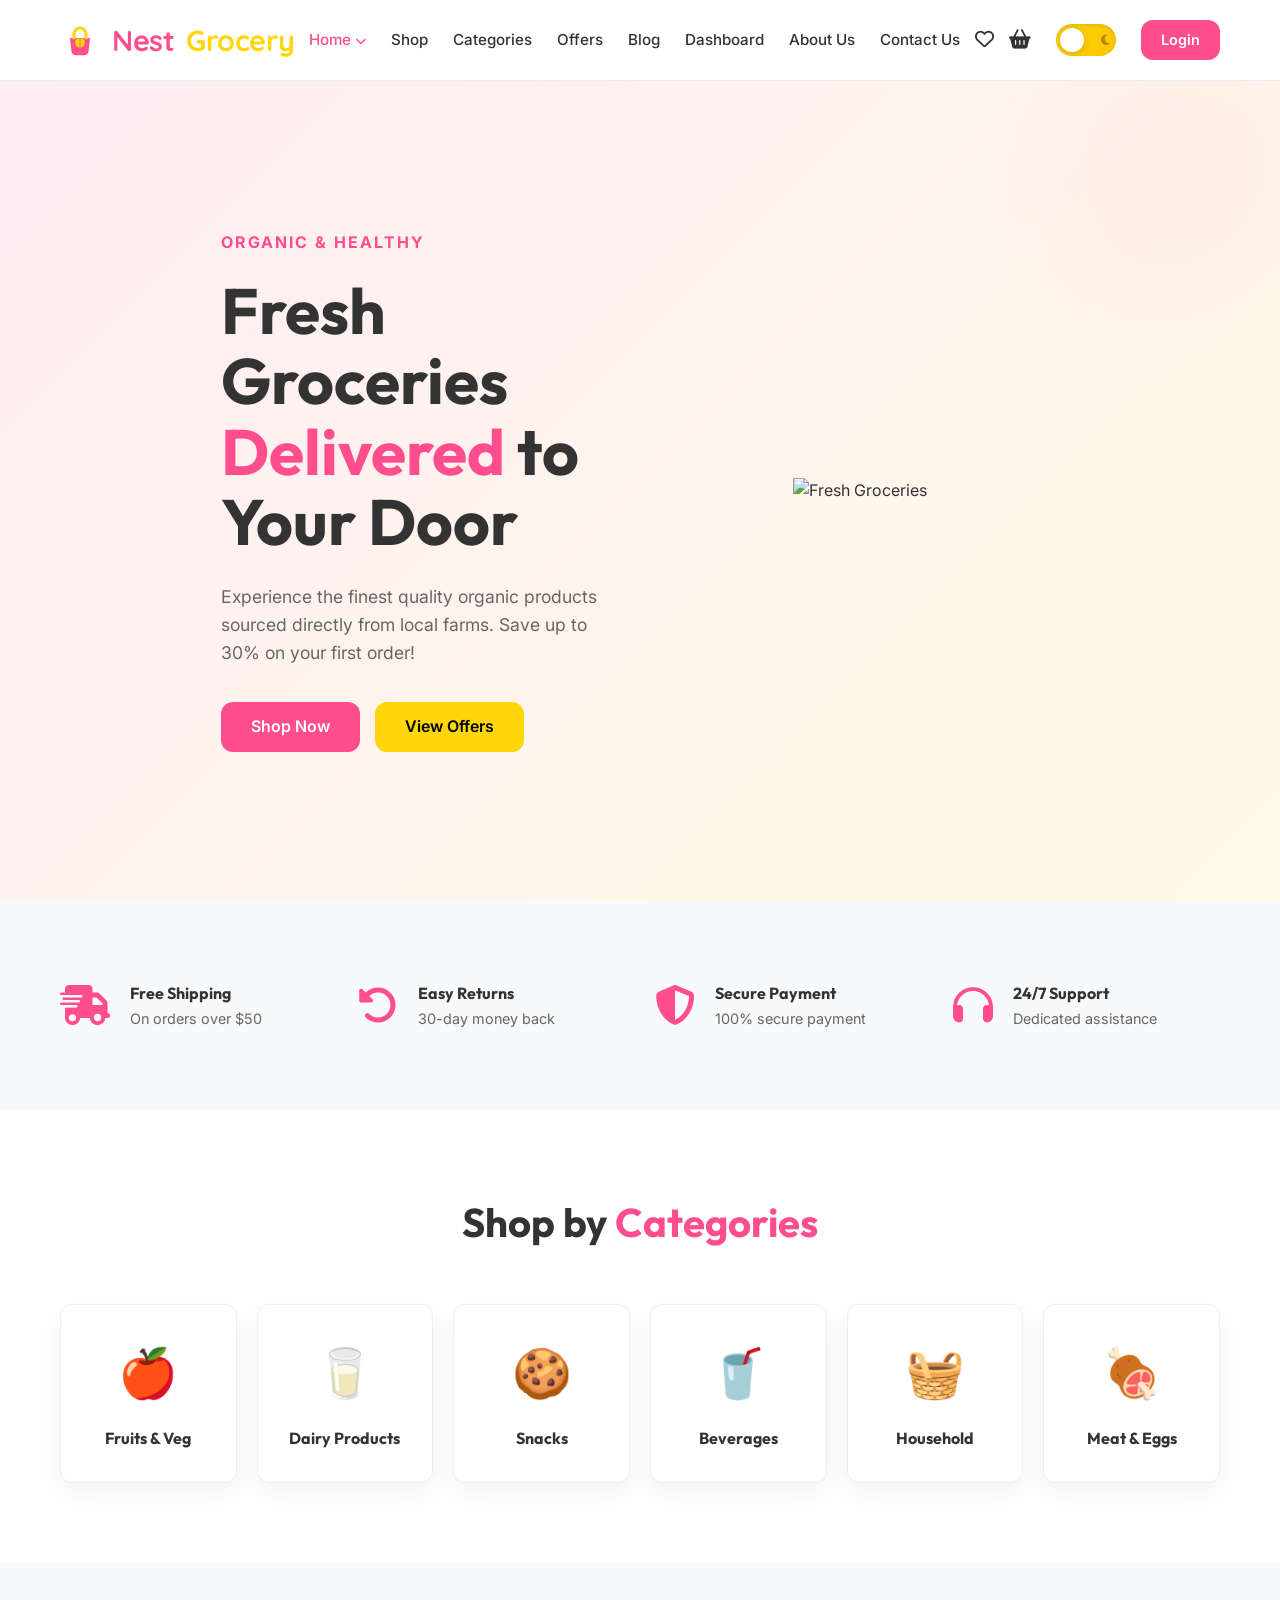
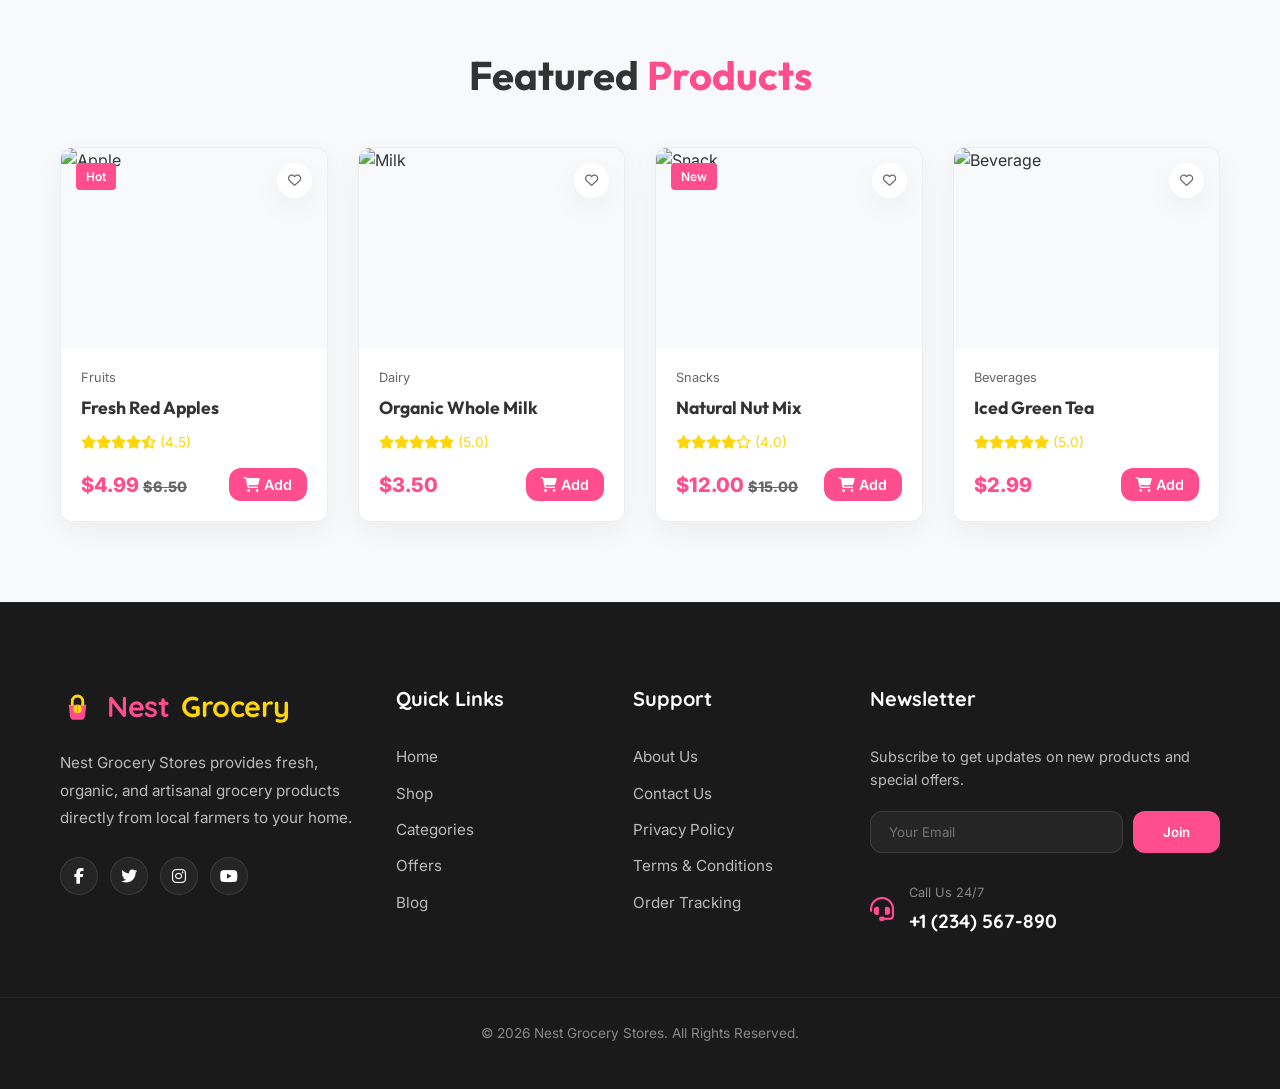
==== index.html @ db53ee0a "first commit" ====
<!DOCTYPE html>
<html lang="en">

<head>
    <meta charset="UTF-8">
    <meta name="viewport" content="width=device-width, initial-scale=1.0">
    <title>Home 1 | Nest Grocery Stores - Fresh & Organic</title>
    <!-- Google Fonts -->
    <link
        href="https://fonts.googleapis.com/css2?family=Inter:wght@400;500;600;700&family=Outfit:wght@500;700;800&family=Quicksand:wght@600;700&display=swap"
        rel="stylesheet">
    <!-- Font Awesome -->
    <link rel="stylesheet" href="https://cdnjs.cloudflare.com/ajax/libs/font-awesome/6.4.0/css/all.min.css">
    <!-- Favicon -->
    <link rel="icon" type="image/svg+xml" href="img/logo-icon.svg">
    <!-- Custom CSS -->
    <link rel="stylesheet" href="css/style.css">
</head>

<body>

    <!-- Header Section -->
    <header>
        <div class="container nav-container">
            <a href="index.html" class="logo">
                <div class="logo-icon">
                    <img src="img/logo-icon.svg" alt="Nest Logo">
                </div>
                Nest<span>Grocery</span>
            </a>

            <nav>
                <ul class="nav-links">
                    <li class="dropdown">
                        <a href="index.html" class="nav-link active">Home <i class="fas fa-chevron-down"
                                style="font-size: 0.7rem;"></i></a>
                        <ul class="dropdown-menu">
                            <li><a href="index.html" class="dropdown-link">Home 1</a></li>
                            <li><a href="home2.html" class="dropdown-link">Home 2</a></li>
                        </ul>
                    </li>
                    <li><a href="shop.html" class="nav-link">Shop</a></li>
                    <li><a href="categories.html" class="nav-link">Categories</a></li>
                    <li><a href="offers.html" class="nav-link">Offers</a></li>
                    <li><a href="blog.html" class="nav-link">Blog</a></li>
                    <li><a href="dashboard.html" class="nav-link">Dashboard</a></li>
                    <li><a href="about.html" class="nav-link">About Us</a></li>
                    <li><a href="contact.html" class="nav-link">Contact Us</a></li>
                </ul>
            </nav>

            <div class="nav-icons">
                <a href="wishlist.html" class="icon-btn" title="Wishlist"><i class="far fa-heart"></i></a>
                <a href="cart.html" class="icon-btn" title="Cart"><i class="fas fa-shopping-basket"></i></a>

                <div class="theme-switch-wrapper">
                    <label class="theme-switch" for="theme-switch">
                        <input type="checkbox" id="theme-switch">
                        <div class="slider">
                            <i class="fas fa-sun"></i>
                            <i class="fas fa-moon"></i>
                        </div>
                    </label>
                </div>

                <a href="login.html" class="btn btn-pink btn-sm" style="margin-left: 10px;">Login</a>

                <i class="fas fa-bars mobile-toggle"></i>
            </div>
        </div>
    </header>

    <!-- Hero Section -->
    <section class="hero-1">
        <div class="container" style="display: flex; align-items: center; gap: 40px;">
            <div class="hero-content">
                <span class="hero-tag">Organic & Healthy</span>
                <h1 class="hero-title">Fresh Groceries <br><span>Delivered</span> to Your Door</h1>
                <p class="hero-desc">Experience the finest quality organic products sourced directly from local farms.
                    Save up to 30% on your first order!</p>
                <div class="hero-btns" style="display: flex; gap: 15px;">
                    <a href="shop.html" class="btn btn-pink">Shop Now</a>
                    <a href="offers.html" class="btn btn-yellow">View Offers</a>
                </div>
            </div>
            <div class="hero-image">
                <img src="https://images.unsplash.com/photo-1542838132-92c53300491e?auto=format&fit=crop&q=80&w=800"
                    alt="Fresh Groceries">
            </div>
        </div>
    </section>

    <!-- Features Section -->
    <section class="section" style="background-color: var(--bg-soft);">
        <div class="container"
            style="display: grid; grid-template-columns: repeat(auto-fit, minmax(250px, 1fr)); gap: 30px;">
            <div style="display: flex; align-items: center; gap: 20px;">
                <i class="fas fa-truck-fast" style="font-size: 2.5rem; color: var(--primary-pink);"></i>
                <div>
                    <h4 style="font-weight: 700;">Free Shipping</h4>
                    <p style="color: var(--text-muted); font-size: 0.9rem;">On orders over $50</p>
                </div>
            </div>
            <div style="display: flex; align-items: center; gap: 20px;">
                <i class="fas fa-rotate-left" style="font-size: 2.5rem; color: var(--primary-pink);"></i>
                <div>
                    <h4 style="font-weight: 700;">Easy Returns</h4>
                    <p style="color: var(--text-muted); font-size: 0.9rem;">30-day money back</p>
                </div>
            </div>
            <div style="display: flex; align-items: center; gap: 20px;">
                <i class="fas fa-shield-halved" style="font-size: 2.5rem; color: var(--primary-pink);"></i>
                <div>
                    <h4 style="font-weight: 700;">Secure Payment</h4>
                    <p style="color: var(--text-muted); font-size: 0.9rem;">100% secure payment</p>
                </div>
            </div>
            <div style="display: flex; align-items: center; gap: 20px;">
                <i class="fas fa-headphones" style="font-size: 2.5rem; color: var(--primary-pink);"></i>
                <div>
                    <h4 style="font-weight: 700;">24/7 Support</h4>
                    <p style="color: var(--text-muted); font-size: 0.9rem;">Dedicated assistance</p>
                </div>
            </div>
        </div>
    </section>

    <!-- Categories Preview -->
    <section class="section">
        <div class="container">
            <h2 class="section-title">Shop by <span>Categories</span></h2>
            <div class="categories-grid">
                <div class="category-card">
                    <span class="category-icon">🍎</span>
                    <h3>Fruits & Veg</h3>
                </div>
                <div class="category-card">
                    <span class="category-icon">🥛</span>
                    <h3>Dairy Products</h3>
                </div>
                <div class="category-card">
                    <span class="category-icon">🍪</span>
                    <h3>Snacks</h3>
                </div>
                <div class="category-card">
                    <span class="category-icon">🥤</span>
                    <h3>Beverages</h3>
                </div>
                <div class="category-card">
                    <span class="category-icon">🧺</span>
                    <h3>Household</h3>
                </div>
                <div class="category-card">
                    <span class="category-icon">🍖</span>
                    <h3>Meat & Eggs</h3>
                </div>
            </div>
        </div>
    </section>

    <!-- Featured Products -->
    <section class="section" style="background-color: var(--bg-soft);">
        <div class="container">
            <h2 class="section-title">Featured <span>Products</span></h2>
            <div class="products-grid">
                <!-- Product 1 -->
                <div class="product-card">
                    <div class="product-image">
                        <img src="https://images.pexels.com/photos/2487443/pexels-photo-2487443.jpeg" alt="Apple">
                        <span class="product-badge">Hot</span>
                        <button class="wishlist-btn"><i class="far fa-heart"></i></button>
                    </div>
                    <div class="product-info">
                        <span class="product-cat">Fruits</span>
                        <h3 class="product-name">Fresh Red Apples</h3>
                        <div class="product-rating">
                            <i class="fas fa-star"></i><i class="fas fa-star"></i><i class="fas fa-star"></i><i
                                class="fas fa-star"></i><i class="fas fa-star-half-alt"></i> (4.5)
                        </div>
                        <div class="product-price-row">
                            <span class="product-price">$4.99 <span class="old-price">$6.50</span></span>
                            <button class="add-btn"><i class="fas fa-shopping-cart"></i> Add</button>
                        </div>
                    </div>
                </div>
                <!-- Product 2 -->
                <div class="product-card">
                    <div class="product-image">
                        <img src="https://images.pexels.com/photos/7451957/pexels-photo-7451957.jpeg" alt="Milk">
                        <button class="wishlist-btn"><i class="far fa-heart"></i></button>
                    </div>
                    <div class="product-info">
                        <span class="product-cat">Dairy</span>
                        <h3 class="product-name">Organic Whole Milk</h3>
                        <div class="product-rating">
                            <i class="fas fa-star"></i><i class="fas fa-star"></i><i class="fas fa-star"></i><i
                                class="fas fa-star"></i><i class="fas fa-star"></i> (5.0)
                        </div>
                        <div class="product-price-row">
                            <span class="product-price">$3.50</span>
                            <button class="add-btn"><i class="fas fa-shopping-cart"></i> Add</button>
                        </div>
                    </div>
                </div>
                <!-- Product 3 -->
                <div class="product-card">
                    <div class="product-image">
                        <img src="https://media.istockphoto.com/id/1638862520/photo/healthy-food-bags.jpg?s=1024x1024&w=is&k=20&c=YYfHhGJa-NW7PVGB6Ot5izWfLXgIK_Os9dv511EbKRk="
                            alt="Snack">
                        <span class="product-badge">New</span>
                        <button class="wishlist-btn"><i class="far fa-heart"></i></button>
                    </div>
                    <div class="product-info">
                        <span class="product-cat">Snacks</span>
                        <h3 class="product-name">Natural Nut Mix</h3>
                        <div class="product-rating">
                            <i class="fas fa-star"></i><i class="fas fa-star"></i><i class="fas fa-star"></i><i
                                class="fas fa-star"></i><i class="far fa-star"></i> (4.0)
                        </div>
                        <div class="product-price-row">
                            <span class="product-price">$12.00 <span class="old-price">$15.00</span></span>
                            <button class="add-btn"><i class="fas fa-shopping-cart"></i> Add</button>
                        </div>
                    </div>
                </div>
                <!-- Product 4 -->
                <div class="product-card">
                    <div class="product-image">
                        <img src="https://images.pexels.com/photos/3090274/pexels-photo-3090274.jpeg" alt="Beverage">
                        <button class="wishlist-btn"><i class="far fa-heart"></i></button>
                    </div>
                    <div class="product-info">
                        <span class="product-cat">Beverages</span>
                        <h3 class="product-name">Iced Green Tea</h3>
                        <div class="product-rating">
                            <i class="fas fa-star"></i><i class="fas fa-star"></i><i class="fas fa-star"></i><i
                                class="fas fa-star"></i><i class="fas fa-star"></i> (5.0)
                        </div>
                        <div class="product-price-row">
                            <span class="product-price">$2.99</span>
                            <button class="add-btn"><i class="fas fa-shopping-cart"></i> Add</button>
                        </div>
                    </div>
                </div>
            </div>
        </div>
    </section>

    <!-- Footer Section -->
    <footer>
        <div class="container footer-grid">
            <div class="footer-about">
                <a href="index.html" class="logo" style="margin-bottom: 20px;">
                    <div class="logo-icon">
                        <img src="img/logo-icon.svg" alt="Nest Logo" style="height: 35px;">
                    </div>
                    Nest<span>Grocery</span>
                </a>
                <p>Nest Grocery Stores provides fresh, organic, and artisanal grocery products directly from local
                    farmers to your home.</p>
                <div class="social-icons">
                    <a href="#" class="social-icon"><i class="fab fa-facebook-f"></i></a>
                    <a href="#" class="social-icon"><i class="fab fa-twitter"></i></a>
                    <a href="#" class="social-icon"><i class="fab fa-instagram"></i></a>
                    <a href="#" class="social-icon"><i class="fab fa-youtube"></i></a>
                </div>
            </div>

            <div class="footer-links-col">
                <h4 class="footer-title">Quick Links</h4>
                <ul class="footer-links">
                    <li><a href="index.html">Home</a></li>
                    <li><a href="shop.html">Shop</a></li>
                    <li><a href="categories.html">Categories</a></li>
                    <li><a href="offers.html">Offers</a></li>
                    <li><a href="blog.html">Blog</a></li>
                </ul>
            </div>

            <div class="footer-links-col">
                <h4 class="footer-title">Support</h4>
                <ul class="footer-links">
                    <li><a href="about.html">About Us</a></li>
                    <li><a href="contact.html">Contact Us</a></li>
                    <li><a href="#">Privacy Policy</a></li>
                    <li><a href="#">Terms & Conditions</a></li>
                    <li><a href="#">Order Tracking</a></li>
                </ul>
            </div>

            <div class="footer-newsletter">
                <h4 class="footer-title">Newsletter</h4>
                <p style="font-size: 0.9rem; color: #bbbbbb; margin-bottom: 20px;">Subscribe to get updates on new
                    products and special offers.</p>
                <form class="newsletter-form">
                    <input type="email" placeholder="Your Email">
                    <button type="submit" class="btn btn-pink">Join</button>
                </form>
                <div class="footer-contact-info"
                    style="margin-top: 30px; display: flex; align-items: center; gap: 15px;">
                    <div class="phone-icon" style="color: var(--primary-pink); font-size: 1.5rem;">
                        <i class="fas fa-headset"></i>
                    </div>
                    <div>
                        <p style="font-size: 0.8rem; color: #888888; margin-bottom: 2px;">Call Us 24/7</p>
                        <h4 style="font-family: 'Quicksand', sans-serif; color: #ffffff;">+1 (234) 567-890</h4>
                    </div>
                </div>
            </div>
        </div>
        <div class="copyright">
            <div class="container">
                <p>&copy; 2026 Nest Grocery Stores. All Rights Reserved.</p>
            </div>
        </div>
    </footer>

    <!-- Scripts -->
    <script src="js/main.js"></script>
</body>

</html>
---- css/style.css ----
/* Design System - Nest Grocery Stores */
:root {
    /* Light Mode Palette */
    --primary-pink: #ff4d8d;
    --primary-yellow: #ffd60a;
    --primary-pink-hover: #e03a74;
    --primary-yellow-hover: #ffca00;

    --bg-color: #ffffff;
    --bg-soft: #f8f9fa;
    --text-color: #333333;
    --text-muted: #666666;
    --border-color: #eeeeee;
    --card-bg: #ffffff;
    --shadow: 0 10px 30px rgba(0, 0, 0, 0.05);
    --header-bg: rgba(255, 255, 255, 0.9);

    --white: #ffffff;
    --black: #000000;
    --promo-orange-bg: #fff3e0;
    --promo-orange-text: #e65100;
    --promo-blue-bg: #e3f2fd;
    --promo-blue-text: #1565c0;
    --success-bg: #e8f5e9;
    --success-text: #2e7d32;
    --warning-bg: #fff8e1;
    --warning-text: #ffa000;

    /* Transitions */
    --transition: all 0.3s cubic-bezier(0.4, 0, 0.2, 1);
    --radius: 12px;
}

[data-theme="dark"] {
    --bg-color: #121212;
    --bg-soft: #1e1e1e;
    --text-color: #e0e0e0;
    --text-muted: #aaaaaa;
    --border-color: #333333;
    --card-bg: #1e1e1e;
    --shadow: 0 10px 30px rgba(0, 0, 0, 0.3);
    --header-bg: rgba(18, 18, 18, 0.9);
    --promo-orange-bg: #2d1d10;
    --promo-orange-text: #ffb74d;
    --promo-blue-bg: #0d2538;
    --promo-blue-text: #90caf9;
    --success-bg: #1b3320;
    --success-text: #81c784;
    --warning-bg: #332b00;
    --warning-text: #ffd54f;
}

* {
    margin: 0;
    padding: 0;
    box-sizing: border-box;
}

body {
    font-family: 'Inter', sans-serif;
    background-color: var(--bg-color);
    color: var(--text-color);
    line-height: 1.6;
    transition: var(--transition);
    overflow-x: hidden;
}

h1,
h2,
h3,
h4,
h5,
h6 {
    font-family: 'Outfit', sans-serif;
}

a {
    text-decoration: none;
    color: inherit;
    transition: var(--transition);
}

ul {
    list-style: none;
}

img {
    max-width: 100%;
    display: block;
}

button {
    cursor: pointer;
    border: none;
    outline: none;
    background: none;
    font-family: inherit;
    transition: var(--transition);
}

/* Global Container */
.container {
    max-width: 1200px;
    margin: 0 auto;
    padding: 0 20px;
}

/* Section Spacing */
.section {
    padding: 80px 0;
}

/* Headings */
.section-title {
    text-align: center;
    font-size: 2.5rem;
    margin-bottom: 40px;
}

.section-title span {
    color: var(--primary-pink);
}

/* Buttons */
.btn {
    display: inline-block;
    padding: 12px 30px;
    border-radius: var(--radius);
    font-weight: 600;
    text-align: center;
    white-space: nowrap;
}

.btn-sm {
    padding: 8px 20px;
    font-size: 0.9rem;
}

.btn-pink {
    background-color: var(--primary-pink);
    color: var(--white);
}

.btn-pink:hover {
    background-color: var(--primary-pink-hover);
    transform: translateY(-3px);
    box-shadow: 0 5px 15px rgba(255, 77, 141, 0.3);
}

.btn-yellow {
    background-color: var(--primary-yellow);
    color: var(--black);
}

.btn-yellow:hover {
    background-color: var(--primary-yellow-hover);
    transform: translateY(-3px);
    box-shadow: 0 5px 15px rgba(255, 214, 10, 0.3);
}

.btn-outline {
    border: 2px solid var(--primary-pink);
    color: var(--primary-pink);
}

.btn-outline:hover {
    background-color: var(--primary-pink);
    color: var(--white);
}

/* Header & Navigation */
header {
    position: sticky;
    top: 0;
    z-index: 1000;
    background-color: var(--header-bg);
    backdrop-filter: blur(10px);
    border-bottom: 1px solid var(--border-color);
    transition: var(--transition);
}

.nav-container {
    display: flex;
    justify-content: space-between;
    align-items: center;
    height: 80px;
}

.logo {
    font-family: 'Quicksand', sans-serif;
    font-size: 1.8rem;
    font-weight: 700;
    color: var(--primary-pink);
    display: flex;
    align-items: center;
    gap: 12px;
    letter-spacing: -0.5px;
}

.logo-icon {
    display: flex;
    align-items: center;
    justify-content: center;
}

.logo-icon img {
    height: 40px;
    width: auto;
}

.logo span {
    color: var(--primary-yellow);
}

.nav-links {
    display: flex;
    gap: 25px;
    align-items: center;
}

.nav-link {
    font-weight: 500;
    font-size: 0.95rem;
    position: relative;
}

.nav-link:hover,
.nav-link.active {
    color: var(--primary-pink);
}

/* Dropdown */
.dropdown {
    position: relative;
}

.dropdown-menu {
    position: absolute;
    top: 100%;
    left: 0;
    background-color: var(--card-bg);
    min-width: 180px;
    box-shadow: var(--shadow);
    border-radius: var(--radius);
    padding: 10px 0;
    opacity: 0;
    visibility: hidden;
    transform: translateY(10px);
    transition: var(--transition);
    border: 1px solid var(--border-color);
}

.dropdown:hover .dropdown-menu {
    opacity: 1;
    visibility: visible;
    transform: translateY(0);
}

.dropdown-link {
    display: block;
    padding: 10px 20px;
    font-size: 0.9rem;
}

.dropdown-link:hover {
    background-color: var(--bg-soft);
    color: var(--primary-pink);
}

.nav-icons {
    display: flex;
    align-items: center;
    gap: 15px;
}

.icon-btn {
    font-size: 1.2rem;
    color: var(--text-color);
    position: relative;
}

.icon-btn:hover {
    color: var(--primary-pink);
}

.badge {
    position: absolute;
    top: -8px;
    right: -8px;
    background-color: var(--primary-pink);
    color: white;
    font-size: 0.7rem;
    width: 18px;
    height: 18px;
    border-radius: 50%;
    display: flex;
    align-items: center;
    justify-content: center;
}

/* Mobile Menu Toggle */
.mobile-toggle {
    display: none;
    font-size: 1.5rem;
}

/* Redesigned Theme Toggle */
.theme-switch-wrapper {
    display: flex;
    align-items: center;
    margin-left: 10px;
}

.theme-switch {
    display: inline-block;
    height: 32px;
    position: relative;
    width: 60px;
    transition: transform var(--transition);
}

.theme-switch input {
    display: none;
}

.slider {
    background: linear-gradient(135deg, var(--primary-yellow), #ffc300);
    bottom: 0;
    cursor: pointer;
    left: 0;
    position: absolute;
    right: 0;
    top: 0;
    transition: 0.4s cubic-bezier(0.4, 0, 0.2, 1);
    border-radius: 34px;
    box-shadow: inset 0 2px 4px rgba(0, 0, 0, 0.1);
    display: flex;
    align-items: center;
    justify-content: space-between;
    padding: 0 6px;
}

.slider i {
    font-size: 12px;
    transition: 0.4s;
    z-index: 1;
}

.slider .fa-sun {
    color: #fff;
}

.slider .fa-moon {
    color: rgba(0, 0, 0, 0.3);
}

.slider:before {
    background: #fff;
    bottom: 4px;
    content: "";
    height: 24px;
    left: 4px;
    position: absolute;
    transition: 0.4s cubic-bezier(0.4, 0, 0.2, 1);
    width: 24px;
    border-radius: 50%;
    z-index: 2;
    box-shadow: 0 2px 8px rgba(0, 0, 0, 0.15);
}

input:checked+.slider {
    background: linear-gradient(135deg, var(--primary-pink), #d81b60);
}

input:checked+.slider .fa-sun {
    color: rgba(255, 255, 255, 0.3);
}

input:checked+.slider .fa-moon {
    color: #fff;
}

input:checked+.slider:before {
    transform: translateX(28px);
}

.theme-switch:hover {
    transform: scale(1.1);
}

.theme-switch:hover .slider {
    box-shadow: 0 0 15px rgba(255, 77, 141, 0.2);
}

/* Hero Section Home 1 */
.hero-1 {
    height: calc(100vh - 80px);
    display: flex;
    align-items: center;
    background: linear-gradient(135deg, rgba(255, 77, 141, 0.1), rgba(255, 214, 10, 0.1));
    position: relative;
    overflow: hidden;
}

.hero-1::before {
    content: '';
    position: absolute;
    top: -100px;
    right: -100px;
    width: 400px;
    height: 400px;
    background: radial-gradient(circle, var(--primary-pink) 0%, transparent 70%);
    opacity: 0.05;
    z-index: -1;
}

.hero-content {
    flex: 1;
}

.hero-tag {
    color: var(--primary-pink);
    font-weight: 700;
    margin-bottom: 20px;
    display: block;
    text-transform: uppercase;
    letter-spacing: 2px;
}

.hero-title {
    font-size: 4rem;
    line-height: 1.1;
    margin-bottom: 25px;
}

.hero-title span {
    color: var(--primary-pink);
}

.hero-desc {
    font-size: 1.1rem;
    color: var(--text-muted);
    margin-bottom: 35px;
    max-width: 500px;
}

.hero-image {
    flex: 1;
    display: flex;
    justify-content: center;
}

.hero-image img {
    max-width: 100%;
    animation: float 6s ease-in-out infinite;
}

@keyframes float {
    0% {
        transform: translateY(0px);
    }

    50% {
        transform: translateY(-20px);
    }

    100% {
        transform: translateY(0px);
    }
}

/* Hero Section Home 2 */
.hero-2 {
    padding: 60px 0;
    background-color: var(--bg-soft);
}

.hero-2-grid {
    display: grid;
    grid-template-columns: 1fr 1fr;
    gap: 30px;
    align-items: center;
}

.hero-2-text h1 {
    font-size: 3.5rem;
    margin-bottom: 20px;
}

/* Category Cards */
.categories-grid {
    display: grid;
    grid-template-columns: repeat(auto-fit, minmax(150px, 1fr));
    gap: 20px;
    margin-top: 50px;
}

.category-card {
    background-color: var(--card-bg);
    padding: 30px 20px;
    border-radius: var(--radius);
    text-align: center;
    box-shadow: var(--shadow);
    border: 1px solid var(--border-color);
    transition: var(--transition);
}

.category-card:hover {
    transform: translateY(-10px);
    border-color: var(--primary-pink);
}

.category-icon {
    font-size: 3rem;
    margin-bottom: 15px;
    display: block;
}

.category-card h3 {
    font-size: 1rem;
}

/* Product Cards */
.products-grid {
    display: grid;
    grid-template-columns: repeat(auto-fill, minmax(250px, 1fr));
    gap: 30px;
    transition: opacity 0.3s ease;
}

.product-card {
    background-color: var(--card-bg);
    border-radius: var(--radius);
    overflow: hidden;
    box-shadow: var(--shadow);
    border: 1px solid var(--border-color);
    transition: var(--transition);
    position: relative;
}

.product-card:hover {
    transform: translateY(-5px);
    box-shadow: 0 15px 40px rgba(0, 0, 0, 0.1);
}

.product-image {
    position: relative;
    background-color: var(--bg-soft);
    display: flex;
    justify-content: center;
    height: 200px;
    align-items: center;
    overflow: hidden;
}

[data-theme="dark"] .product-image {
    background-color: #252525;
}

.product-image img {
    width: 100%;
    height: 100%;
    object-fit: cover;
    display: block;
    transition: var(--transition);
}

.product-badge {
    position: absolute;
    top: 15px;
    left: 15px;
    background-color: var(--primary-pink);
    color: white;
    padding: 4px 10px;
    border-radius: 4px;
    font-size: 0.75rem;
    font-weight: 600;
}

.wishlist-btn {
    position: absolute;
    top: 15px;
    right: 15px;
    background: white;
    width: 35px;
    height: 35px;
    border-radius: 50%;
    display: flex;
    align-items: center;
    justify-content: center;
    box-shadow: var(--shadow);
    color: var(--text-muted);
}

.wishlist-btn:hover {
    color: var(--primary-pink);
}

.product-info {
    padding: 20px;
}

.product-cat {
    font-size: 0.8rem;
    color: var(--text-muted);
    display: block;
    margin-bottom: 5px;
}

.product-name {
    font-size: 1.1rem;
    font-weight: 700;
    margin-bottom: 10px;
}

.product-rating {
    color: var(--primary-yellow);
    font-size: 0.85rem;
    margin-bottom: 15px;
}

.product-price-row {
    display: flex;
    justify-content: space-between;
    align-items: center;
}

.product-price {
    font-size: 1.25rem;
    font-weight: 800;
    color: var(--primary-pink);
}

.old-price {
    font-size: 0.9rem;
    text-decoration: line-through;
    color: var(--text-muted);
    margin-right: 5px;
}

.add-btn {
    background-color: var(--primary-pink);
    color: white;
    padding: 8px 15px;
    border-radius: var(--radius);
    font-size: 0.9rem;
    font-weight: 600;
}

.add-btn:hover {
    background-color: var(--primary-pink-hover);
}

/* Offers Section */
.offer-banner {
    background: linear-gradient(rgba(255, 77, 141, 0.8), rgba(255, 214, 10, 0.8)), url('https://images.unsplash.com/photo-1542838132-92c53300491e?auto=format&fit=crop&q=80&w=1000') center/cover;
    padding: 60px;
    border-radius: var(--radius);
    color: white;
    text-align: center;
}

/* Footer */
footer {
    background-color: #1a1a1a;
    color: #ffffff;
    padding: 80px 0 20px;
    border-top: 1px solid rgba(255, 255, 255, 0.05);
}

.footer-grid {
    display: grid;
    grid-template-columns: 1.5fr 1fr 1fr 1.5fr;
    gap: 40px;
    margin-bottom: 60px;
}

[data-theme="dark"] footer {
    background-color: #0a0a0a;
}

.footer-logo {
    font-family: 'Quicksand', sans-serif;
    font-size: 1.8rem;
    font-weight: 700;
    color: var(--primary-pink);
    margin-bottom: 20px;
    display: flex;
    align-items: center;
    gap: 10px;
}

.footer-about p {
    color: #bbbbbb;
    margin-bottom: 25px;
    font-size: 0.95rem;
    line-height: 1.8;
}

.social-icons {
    display: flex;
    gap: 12px;
}

.social-icon {
    width: 38px;
    height: 38px;
    border-radius: 50%;
    background-color: rgba(255, 255, 255, 0.05);
    display: flex;
    align-items: center;
    justify-content: center;
    border: 1px solid rgba(255, 255, 255, 0.1);
    font-size: 1rem;
    color: #ffffff;
}

.social-icon:hover {
    background-color: var(--primary-pink);
    color: white;
    border-color: var(--primary-pink);
}

.footer-title {
    color: #ffffff;
    font-size: 1.25rem;
    font-weight: 700;
    margin-bottom: 30px;
    font-family: 'Quicksand', sans-serif;
}

.footer-links li {
    margin-bottom: 12px;
}

.footer-links a {
    color: #bbbbbb;
    font-size: 0.95rem;
    display: block;
    transition: var(--transition);
}

.footer-links a:hover {
    color: var(--primary-pink);
    transform: translateX(5px);
}

.newsletter-form {
    display: flex;
    gap: 10px;
    margin-top: 10px;
}

.newsletter-form input {
    flex: 1;
    padding: 12px 18px;
    border-radius: var(--radius);
    border: 1px solid rgba(255, 255, 255, 0.1);
    background-color: rgba(255, 255, 255, 0.05);
    color: #ffffff;
    font-family: inherit;
}

.newsletter-form input:focus {
    outline: none;
    border-color: var(--primary-pink);
}

.footer-contact-info h4 {
    color: #ffffff;
    font-size: 1.2rem;
    font-weight: 700;
}

.copyright {
    text-align: center;
    padding: 25px 0;
    border-top: 1px solid rgba(255, 255, 255, 0.05);
    color: #888888;
    font-size: 0.85rem;
    margin-top: 20px;
}

/* Blog Section */
.blog-grid {
    display: grid;
    grid-template-columns: repeat(auto-fill, minmax(280px, 1fr));
    gap: 30px;
    transition: opacity 0.3s ease;
}

.blog-card {
    background-color: var(--card-bg);
    border-radius: var(--radius);
    overflow: hidden;
    box-shadow: var(--shadow);
    border: 1px solid var(--border-color);
}

.blog-image {
    height: 250px;
    overflow: hidden;
}

.blog-image img {
    width: 100%;
    height: 100%;
    object-fit: cover;
    display: block;
    transition: var(--transition);
}

.blog-card:hover .blog-image img {
    transform: scale(1.1);
}

.blog-content {
    padding: 25px;
}

.blog-date {
    font-size: 0.8rem;
    color: var(--text-muted);
    display: block;
    margin-bottom: 10px;
}

.blog-title {
    font-size: 1.25rem;
    margin-bottom: 15px;
    font-weight: 700;
}

.blog-desc {
    color: var(--text-muted);
    font-size: 0.95rem;
    margin-bottom: 20px;
}

/* Auth Pages (Login/Signup) */
.auth-page {
    min-height: 100vh;
    display: flex;
    align-items: center;
    justify-content: center;
    background: linear-gradient(135deg, rgba(255, 77, 141, 0.05), rgba(255, 214, 10, 0.05));
    padding: 20px;
}

.auth-card {
    background-color: var(--card-bg);
    width: 100%;
    max-width: 450px;
    padding: 50px;
    border-radius: 20px;
    box-shadow: var(--shadow);
    border: 1px solid var(--border-color);
    text-align: center;
}

.auth-header h1 {
    font-family: 'Quicksand', sans-serif;
    font-size: 2.2rem;
    font-weight: 700;
    margin-bottom: 10px;
}

.auth-header p {
    color: var(--text-muted);
    margin-bottom: 30px;
}

.form-group {
    margin-bottom: 20px;
    text-align: left;
}

.form-group label {
    display: block;
    margin-bottom: 8px;
    font-weight: 600;
    font-size: 0.9rem;
}

.form-group input {
    width: 100%;
    padding: 12px 15px;
    border-radius: var(--radius);
    border: 1px solid var(--border-color);
    background-color: var(--bg-soft);
    color: var(--text-color);
}

.form-group input:focus {
    border-color: var(--primary-pink);
    outline: none;
}

.auth-btn {
    width: 100%;
    padding: 15px;
    font-size: 1rem;
    margin-top: 10px;
}

.auth-footer {
    margin-top: 30px;
    font-size: 0.9rem;
    color: var(--text-muted);
}

.auth-footer a {
    color: var(--primary-pink);
    font-weight: 600;
}

/* Dashboard */
.dashboard-grid {
    display: grid;
    grid-template-columns: 280px 1fr;
    gap: 40px;
}

.dashboard-sidebar {
    background-color: var(--card-bg);
    padding: 30px;
    border-radius: var(--radius);
    border: 1px solid var(--border-color);
    height: fit-content;
}

.user-info {
    text-align: center;
    margin-bottom: 30px;
    padding-bottom: 30px;
    border-bottom: 1px solid var(--border-color);
}

.user-avatar {
    width: 100px;
    height: 100px;
    border-radius: 50%;
    margin: 0 auto 15px;
    background-color: var(--primary-pink);
    color: white;
    display: flex;
    align-items: center;
    justify-content: center;
    font-size: 3rem;
    font-weight: 700;
}

.dashboard-nav li {
    margin-bottom: 10px;
}

.dashboard-nav-link {
    display: flex;
    align-items: center;
    gap: 15px;
    padding: 12px 20px;
    border-radius: var(--radius);
    font-weight: 500;
}

.dashboard-nav-link i {
    font-size: 1.1rem;
}

.dashboard-nav-link:hover,
.dashboard-nav-link.active {
    background-color: var(--primary-pink);
    color: white;
}

.dashboard-content {
    background-color: var(--card-bg);
    padding: 40px;
    border-radius: var(--radius);
    border: 1px solid var(--border-color);
}

.dash-stats {
    display: grid;
    grid-template-columns: repeat(3, 1fr);
    gap: 20px;
    margin-bottom: 40px;
}

.stat-card {
    padding: 25px;
    background-color: var(--bg-soft);
    border-radius: var(--radius);
    text-align: center;
}

.stat-card h4 {
    font-size: 0.9rem;
    color: var(--text-muted);
    margin-bottom: 10px;
}

.stat-card span {
    font-size: 1.8rem;
    font-weight: 800;
    color: var(--primary-pink);
}

/* Orders Table */
.orders-table {
    width: 100%;
    border-collapse: collapse;
}

.orders-table th {
    text-align: left;
    padding: 15px;
    border-bottom: 2px solid var(--border-color);
    font-weight: 700;
}

.orders-table td {
    padding: 15px;
    border-bottom: 1px solid var(--border-color);
}

.status {
    padding: 5px 12px;
    border-radius: 20px;
    font-size: 0.8rem;
    font-weight: 600;
}

.status.delivered {
    background-color: var(--success-bg);
    color: var(--success-text);
}

.status.pending {
    background-color: var(--warning-bg);
    color: var(--warning-text);
}

/* Filter & Sort */
.shop-controls {
    display: flex;
    justify-content: space-between;
    align-items: center;
    margin-bottom: 30px;
    background-color: var(--bg-soft);
    padding: 20px;
    border-radius: var(--radius);
}

.search-box {
    position: relative;
    width: 300px;
}

.search-box input {
    width: 100%;
    padding: 10px 15px 10px 40px;
    border-radius: 30px;
    border: 1px solid var(--border-color);
}

.search-box i {
    position: absolute;
    left: 15px;
    top: 50%;
    transform: translateY(-50%);
    color: var(--text-muted);
}

/* Pagination Styling */
.pagination-container,
.page-numbers {
    display: flex;
    justify-content: center;
    align-items: center;
    gap: 12px;
}

.pagination-container {
    margin-top: 60px;
}

.pagination-btn,
.page-number {
    width: 42px;
    height: 42px;
    display: flex;
    align-items: center;
    justify-content: center;
    border-radius: 10px;
    border: 1px solid var(--border-color);
    background-color: var(--card-bg);
    color: var(--text-color);
    font-weight: 600;
    cursor: pointer;
    transition: var(--transition);
}

.pagination-btn:hover,
.page-number:hover {
    border-color: var(--primary-pink);
    color: var(--primary-pink);
    transform: translateY(-3px);
    box-shadow: 0 5px 15px rgba(255, 77, 141, 0.15);
}

.page-number.active {
    background: linear-gradient(135deg, var(--primary-pink), #d81b60);
    color: white;
    border-color: var(--primary-pink);
    box-shadow: 0 5px 15px rgba(255, 77, 141, 0.3);
}

.pagination-btn i {
    font-size: 0.8rem;
}

/* Responsive Design */
@media (max-width: 1024px) {
    .hero-title {
        font-size: 3rem;
    }

    .footer-grid {
        grid-template-columns: 1fr 1fr;
    }
}

@media (max-width: 768px) {
    .footer-grid {
        grid-template-columns: 1fr;
        text-align: center;
        gap: 50px;
    }

    .footer-logo,
    .social-icons,
    .newsletter-form,
    .footer-contact-info {
        justify-content: center;
    }

    .footer-about p {
        margin: 0 auto 25px;
    }

    .nav-links {
        position: fixed;
        top: 80px;
        left: -100%;
        width: 100%;
        height: calc(100vh - 80px);
        background-color: var(--bg-color);
        flex-direction: column;
        padding: 40px;
        transition: 0.3s;
        z-index: 999;
    }

    .nav-links.active {
        left: 0;
    }

    .mobile-toggle {
        display: block;
    }

    .hero-1 {
        height: auto;
        padding: 60px 0;
        flex-direction: column;
        text-align: center;
    }

    .hero-desc {
        margin: 0 auto 35px;
    }

    .hero-2-grid {
        grid-template-columns: 1fr;
        text-align: center;
    }

    .dashboard-grid {
        grid-template-columns: 1fr;
    }
}

@media (max-width: 480px) {
    .hero-title {
        font-size: 2.5rem;
    }

    .section-title {
        font-size: 2rem;
    }

    .footer-grid {
        grid-template-columns: 1fr;
    }
}

.pagination-container,
.page-numbers {
    gap: 12px;
}

@media (max-width: 480px) {

    .pagination-container,
    .page-numbers {
        gap: 6px;
    }

    .pagination-btn,
    .page-number {
        width: 36px;
        height: 36px;
        font-size: 0.85rem;
    }
}

/* About Page Specific Styles */
.about-hero {
    height: 400px;
    background: linear-gradient(rgba(0, 0, 0, 0.6), rgba(0, 0, 0, 0.6)), url('https://images.unsplash.com/photo-1542838132-92c53300491e?auto=format&fit=crop&q=80&w=1600');
    background-size: cover;
    background-position: center;
    display: flex;
    align-items: center;
    justify-content: center;
    text-align: center;
    color: var(--white);
}

.about-hero-content h1 {
    font-size: 3.5rem;
    margin-bottom: 15px;
}

.about-hero-content p {
    font-size: 1.2rem;
    max-width: 700px;
    margin: 0 auto;
    opacity: 0.9;
}

.story-section {
    padding: 80px 0;
}

.story-grid {
    display: grid;
    grid-template-columns: 1fr 1fr;
    gap: 60px;
    align-items: center;
}

.mission-vision-section {
    padding: 80px 0;
    background-color: var(--bg-soft);
}

.mv-grid {
    display: grid;
    grid-template-columns: 1fr 1fr;
    gap: 30px;
}

.mv-card {
    background: var(--card-bg);
    padding: 40px;
    border-radius: var(--radius);
    text-align: center;
    box-shadow: var(--shadow);
    border-bottom: 4px solid var(--primary-pink);
}

.mv-card.vision {
    border-bottom-color: var(--primary-yellow);
}

.mv-image {
    width: 100%;
    height: 300px;
    object-fit: cover;
    border-radius: var(--radius);
    margin-bottom: 25px;
}

.features-grid {
    display: grid;
    grid-template-columns: repeat(auto-fit, minmax(250px, 1fr));
    gap: 30px;
    margin-top: 50px;
}

.feature-item {
    padding: 30px;
    background: var(--card-bg);
    border-radius: var(--radius);
    text-align: center;
    transition: var(--transition);
    border: 1px solid var(--border-color);
}

.feature-item:hover {
    transform: translateY(-10px);
    border-color: var(--primary-pink);
    box-shadow: var(--shadow);
}

.feature-icon {
    width: 60px;
    height: 60px;
    background: var(--promo-orange-bg);
    color: var(--promo-orange-text);
    display: flex;
    align-items: center;
    justify-content: center;
    font-size: 1.5rem;
    border-radius: 50%;
    margin: 0 auto 20px;
}

.team-grid {
    display: grid;
    grid-template-columns: repeat(auto-fit, minmax(280px, 1fr));
    gap: 30px;
    margin-top: 50px;
}

.team-card {
    background: var(--card-bg);
    border-radius: var(--radius);
    overflow: hidden;
    box-shadow: var(--shadow);
}

.team-image {
    width: 100%;
    height: 350px;
    object-fit: cover;
}

.team-info {
    padding: 25px;
    text-align: center;
}

.team-name {
    font-size: 1.4rem;
    margin-bottom: 5px;
}

.team-role {
    color: var(--primary-pink);
    font-weight: 600;
    font-size: 0.9rem;
    text-transform: uppercase;
    margin-bottom: 15px;
    display: block;
}

@media (max-width: 768px) {

    .story-grid,
    .mv-grid {
        grid-template-columns: 1fr;
    }

    .about-hero-content h1 {
        font-size: 2.5rem;
    }
}

/* =============================================
   CART & WISHLIST BADGE SYSTEM
   ============================================= */

.icon-btn {
    position: relative;
    display: inline-flex;
    align-items: center;
    justify-content: center;
}

.icon-btn .badge {
    display: none;
    /* hidden until items added */
    position: absolute;
    top: -8px;
    right: -10px;
    min-width: 18px;
    height: 18px;
    padding: 0 4px;
    border-radius: 50px;
    background: linear-gradient(135deg, var(--primary-pink), #ffd60a);
    color: #fff;
    font-size: 0.65rem;
    font-weight: 800;
    font-family: 'Outfit', sans-serif;
    align-items: center;
    justify-content: center;
    box-shadow: 0 2px 8px rgba(255, 77, 141, 0.5);
    animation: badgePop 0.25s cubic-bezier(0.175, 0.885, 0.32, 1.275);
    line-height: 1;
    z-index: 10;
}

@keyframes badgePop {
    0% {
        transform: scale(0);
    }

    80% {
        transform: scale(1.2);
    }

    100% {
        transform: scale(1);
    }
}

@keyframes slideInToast {
    from {
        transform: translateX(120%);
        opacity: 0;
    }

    to {
        transform: translateX(0);
        opacity: 1;
    }
}
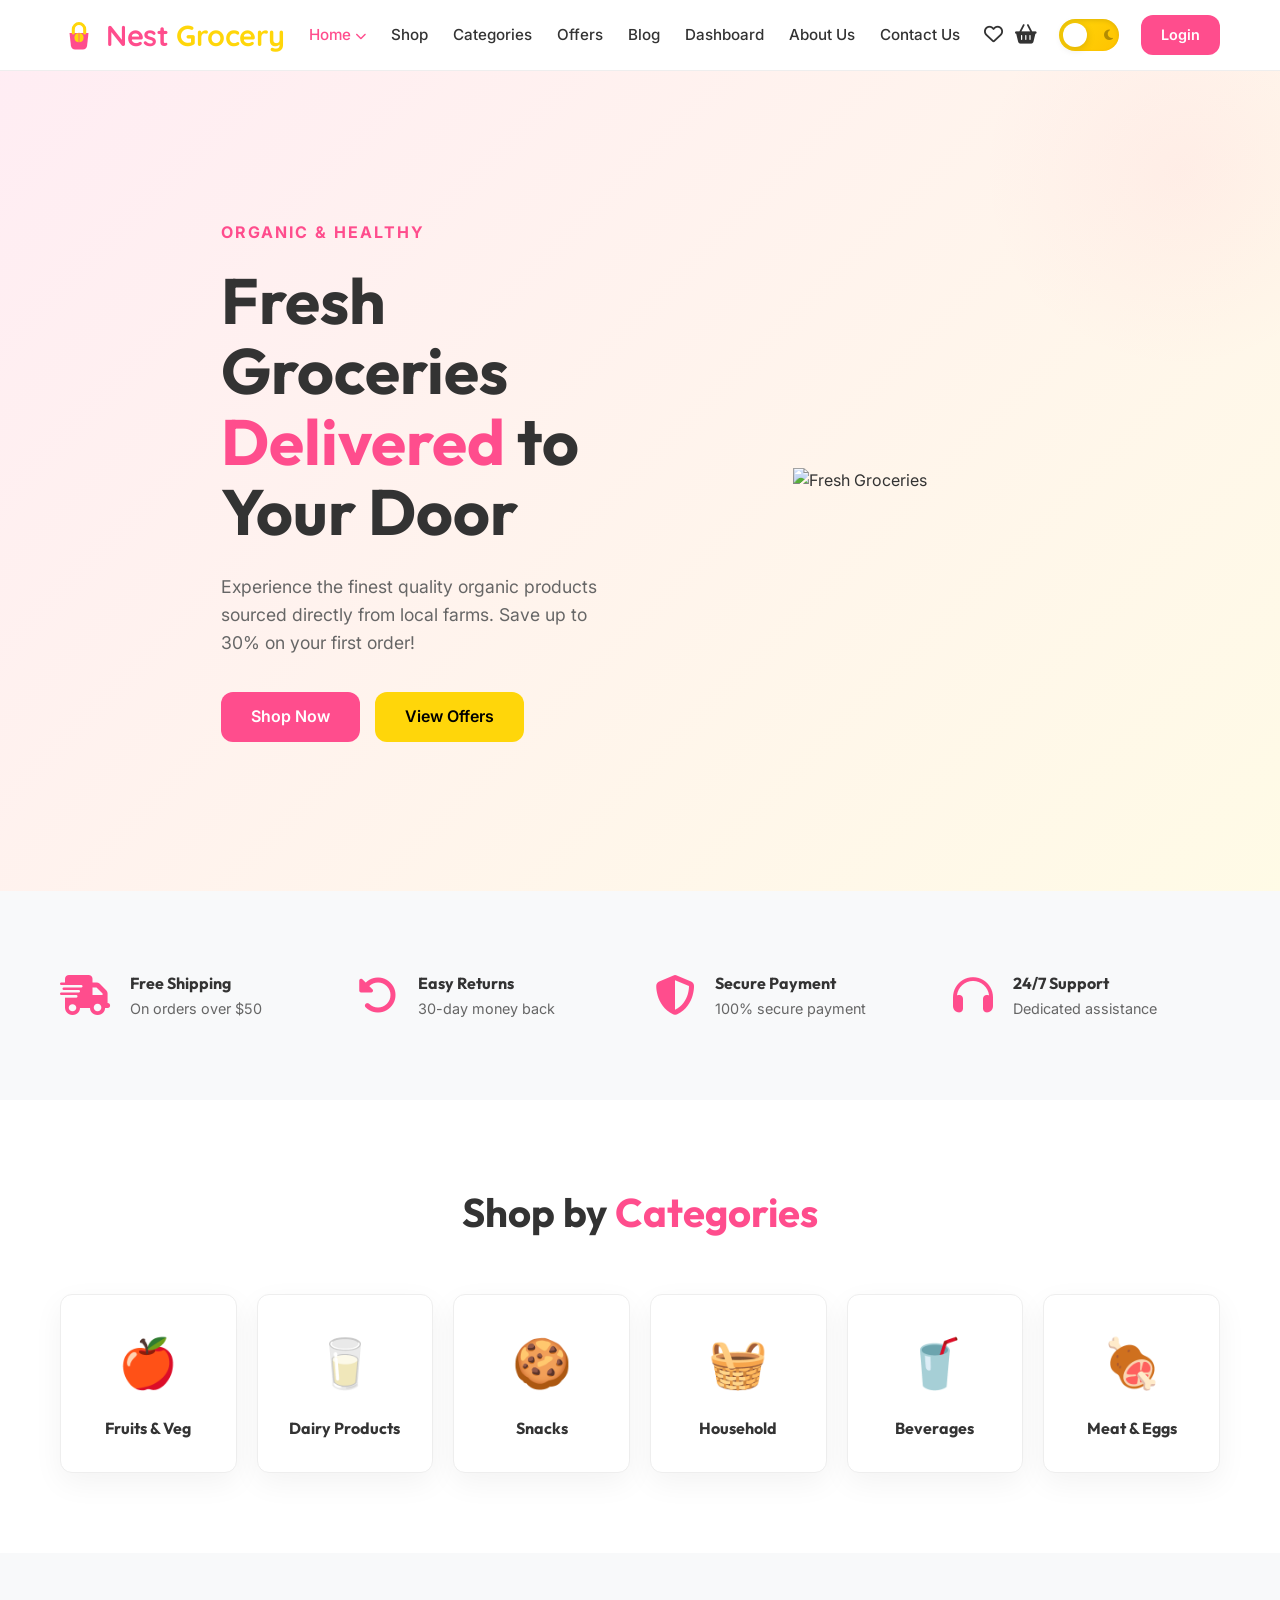
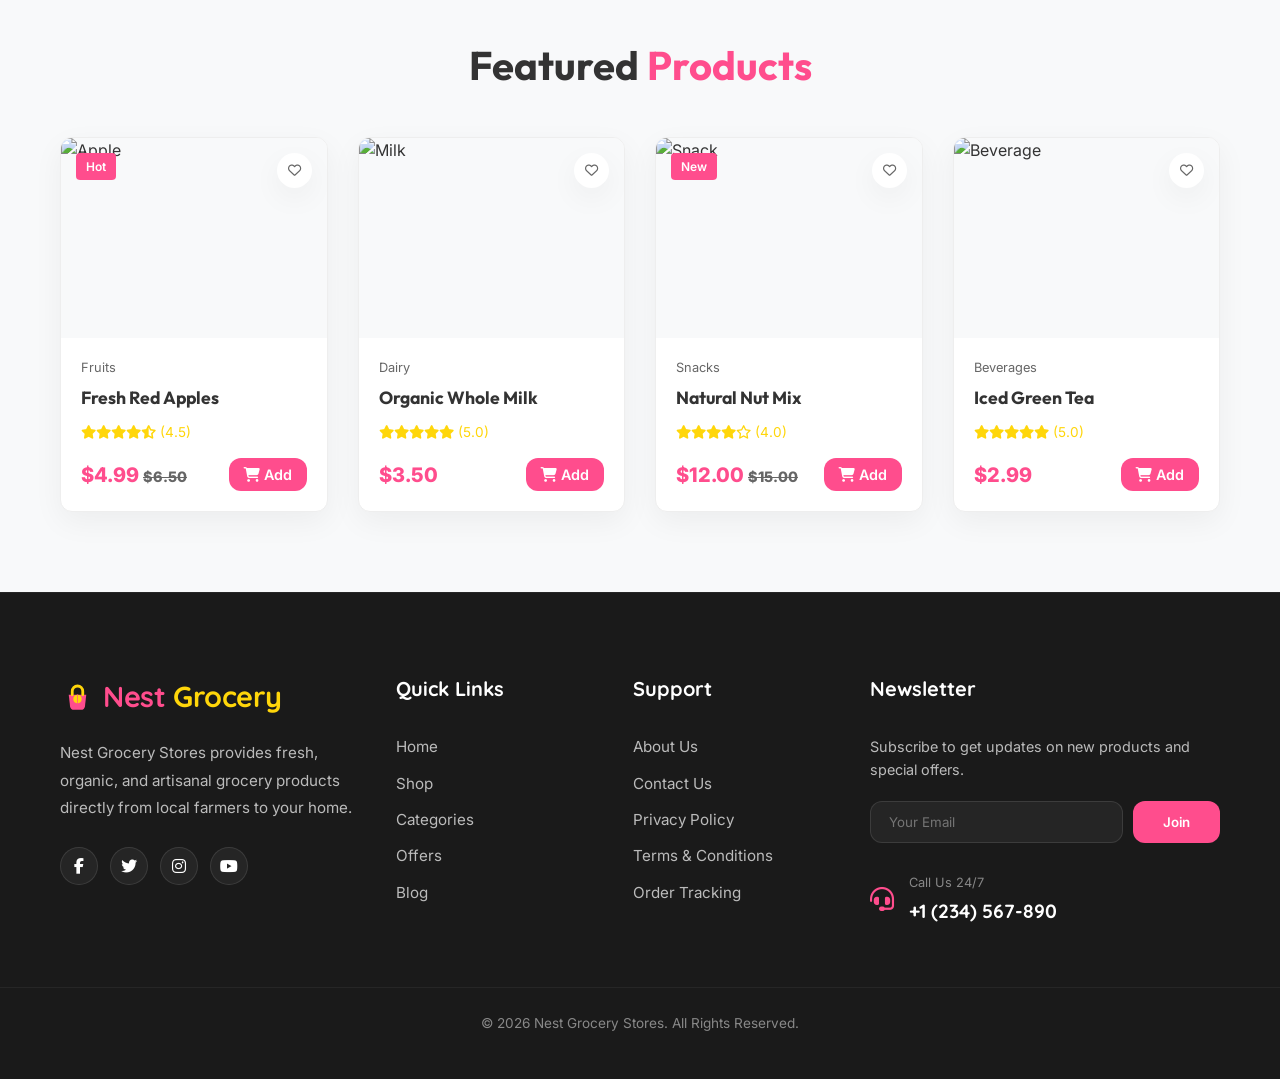
==== commit 4883f0ce: "blog" ====
--- a/index.html
+++ b/index.html
@@ -46,6 +46,11 @@
                     <li><a href="dashboard.html" class="nav-link">Dashboard</a></li>
                     <li><a href="about.html" class="nav-link">About Us</a></li>
                     <li><a href="contact.html" class="nav-link">Contact Us</a></li>
+                    <!-- Mobile Auth Links (visible only in hamburger drawer) -->
+                    <li class="mobile-auth-links">
+                        <a href="login.html" class="mobile-login">Login</a>
+                        <a href="signup.html" class="mobile-signup">Sign Up</a>
+                    </li>
                 </ul>
             </nav>
 
@@ -63,7 +68,7 @@
                     </label>
                 </div>
 
-                <a href="login.html" class="btn btn-pink btn-sm" style="margin-left: 10px;">Login</a>
+                <a href="login.html" class="btn btn-pink btn-sm desktop-only-login" style="margin-left: 10px;">Login</a>
 
                 <i class="fas fa-bars mobile-toggle"></i>
             </div>
@@ -143,12 +148,12 @@
                     <h3>Snacks</h3>
                 </div>
                 <div class="category-card">
+                    <span class="category-icon">🧺</span>
+                    <h3>Household</h3>
+                </div>
+                <div class="category-card">
                     <span class="category-icon">🥤</span>
                     <h3>Beverages</h3>
-                </div>
-                <div class="category-card">
-                    <span class="category-icon">🧺</span>
-                    <h3>Household</h3>
                 </div>
                 <div class="category-card">
                     <span class="category-icon">🍖</span>
--- a/css/style.css
+++ b/css/style.css
@@ -183,7 +183,9 @@
     display: flex;
     justify-content: space-between;
     align-items: center;
-    height: 80px;
+    height: 70px;
+    gap: 10px;
+    /* prevent logo + icons from touching each other */
 }
 
 .logo {
@@ -193,19 +195,32 @@
     color: var(--primary-pink);
     display: flex;
     align-items: center;
-    gap: 12px;
+    gap: 8px;
     letter-spacing: -0.5px;
+    /* Allow logo to shrink on small screens so icons never overlap */
+    flex-shrink: 1;
+    min-width: 0;
+    overflow: hidden;
+    white-space: nowrap;
 }
 
 .logo-icon {
     display: flex;
     align-items: center;
     justify-content: center;
+    flex-shrink: 0;
+    /* prevent icon from squishing on small screens */
+    margin: 0;
+    padding: 0;
 }
 
 .logo-icon img {
-    height: 40px;
+    height: 38px;
+    /* slightly trimmed for balanced proportion */
     width: auto;
+    display: block;
+    margin: 0;
+    padding: 0;
 }
 
 .logo span {
@@ -270,7 +285,10 @@
 .nav-icons {
     display: flex;
     align-items: center;
-    gap: 15px;
+    gap: 12px;
+    flex-shrink: 0;
+    /* icons must never wrap or shrink */
+    flex-wrap: nowrap;
 }
 
 .icon-btn {
@@ -784,7 +802,8 @@
 /* Blog Section */
 .blog-grid {
     display: grid;
-    grid-template-columns: repeat(auto-fill, minmax(280px, 1fr));
+    grid-template-columns: repeat(3, 1fr);
+    /* exactly 3 cards per row */
     gap: 30px;
     transition: opacity 0.3s ease;
 }
@@ -816,6 +835,8 @@
 
 .blog-content {
     padding: 25px;
+    display: flex;
+    flex-direction: column;
 }
 
 .blog-date {
@@ -835,6 +856,26 @@
     color: var(--text-muted);
     font-size: 0.95rem;
     margin-bottom: 20px;
+    flex: 1;
+    /* pushes Read More to the bottom consistently */
+}
+
+/* Centre the Read More button inside every blog card */
+.blog-content .btn {
+    align-self: center;
+}
+
+/* Desktop-only: move Sourdough card (4th) next to Spring Harvest (6th) */
+@media (min-width: 769px) {
+    .blog-grid article:nth-child(4) {
+        order: 5;
+        /* Sourdough → slot 5 (just before Spring Harvest) */
+    }
+
+    .blog-grid article:nth-child(5) {
+        order: 4;
+        /* Zero-Waste Kitchen → slot 4 */
+    }
 }
 
 /* Auth Pages (Login/Signup) */
@@ -1120,7 +1161,70 @@
     font-size: 0.8rem;
 }
 
-/* Responsive Design */
+/* =============================================
+   HAMBURGER MENU — MOBILE DRAWER
+   ============================================= */
+
+/* Overlay backdrop */
+.menu-overlay {
+    display: none;
+    position: fixed;
+    inset: 0;
+    background: rgba(0, 0, 0, 0.45);
+    z-index: 998;
+    opacity: 0;
+    transition: opacity 0.3s ease;
+}
+
+.menu-overlay.active {
+    display: block;
+    opacity: 1;
+}
+
+/* Mobile Drawer */
+.nav-links {
+    /* shared base — desktop: flex row, mobile: absolute drawer */
+    display: flex;
+    align-items: center;
+    gap: 25px;
+}
+
+/* Mobile-only nav items (Login/Signup row inside drawer) */
+.mobile-auth-links {
+    display: none;
+}
+
+/* Hamburger icon — hidden by default on desktop */
+.mobile-toggle {
+    display: none;
+    font-size: 1.5rem;
+    cursor: pointer;
+    color: var(--text-color);
+    transition: var(--transition);
+    z-index: 1001;
+}
+
+.mobile-toggle:hover {
+    color: var(--primary-pink);
+}
+
+/* Desktop Login button — shown only on desktop */
+.desktop-only-login {
+    display: inline-block;
+}
+
+/* =============================================
+   RESPONSIVE BREAKPOINTS
+   ============================================= */
+
+/* --- 1440px+ : Wide displays --- */
+@media (min-width: 1441px) {
+    .container {
+        max-width: 1320px;
+    }
+}
+
+/* --- ≤ 1024px : Tablet Landscape / Small Desktop --- */
 @media (max-width: 1024px) {
     .hero-title {
         font-size: 3rem;
@@ -1128,14 +1232,266 @@
 
     .footer-grid {
         grid-template-columns: 1fr 1fr;
-    }
-}
-
+        gap: 30px;
+    }
+
+    .nav-links {
+        gap: 18px;
+    }
+
+    .nav-link {
+        font-size: 0.88rem;
+    }
+
+    /* Shop controls wrap on tablet */
+    .shop-controls {
+        flex-wrap: wrap;
+        gap: 15px;
+    }
+
+    .search-box {
+        width: 100%;
+        order: -1;
+    }
+
+    /* Blog grid: 2 columns on tablet */
+    .blog-grid {
+        grid-template-columns: repeat(2, 1fr);
+    }
+}
+
+/* --- Tablet only (769px – 1024px): centre hero-2 buttons --- */
+@media (min-width: 769px) and (max-width: 1024px) {
+    .hero-2-btns {
+        justify-content: center;
+    }
+}
+
+/* --- ≤ 768px : Tablet Portrait --- */
 @media (max-width: 768px) {
+
+    /* ---- HEADER / NAV ---- */
+    .mobile-toggle {
+        display: block;
+    }
+
+    /* Hide desktop login button in header */
+    .desktop-only-login {
+        display: none;
+    }
+
+    /* Drawer: slide from left */
+    .nav-links {
+        position: fixed;
+        top: 0;
+        left: -110%;
+        width: min(320px, 85vw);
+        height: 100vh;
+        background: var(--bg-color);
+        flex-direction: column;
+        align-items: flex-start;
+        gap: 0;
+        padding: 80px 0 30px;
+        z-index: 999;
+        overflow-y: auto;
+        box-shadow: 4px 0 30px rgba(0, 0, 0, 0.15);
+        transition: left 0.35s cubic-bezier(0.4, 0, 0.2, 1);
+    }
+
+    .nav-links.active {
+        left: 0;
+    }
+
+    /* Drawer header branding strip */
+    .nav-links::before {
+        content: 'Nest Grocery';
+        position: absolute;
+        top: 0;
+        left: 0;
+        right: 0;
+        height: 65px;
+        background: linear-gradient(135deg, var(--primary-pink), #d63370);
+        color: #fff;
+        font-family: 'Quicksand', sans-serif;
+        font-size: 1.35rem;
+        font-weight: 700;
+        display: flex;
+        align-items: center;
+        padding-left: 24px;
+        letter-spacing: -0.3px;
+    }
+
+    /* Drawer close button */
+    .nav-links::after {
+        content: '✕';
+        position: absolute;
+        top: 16px;
+        right: 16px;
+        width: 36px;
+        height: 36px;
+        background: rgba(255, 255, 255, 0.25);
+        border-radius: 50%;
+        color: #fff;
+        font-size: 1rem;
+        display: flex;
+        align-items: center;
+        justify-content: center;
+        cursor: pointer;
+        pointer-events: none;
+        /* close via JS overlay */
+    }
+
+    /* Individual nav items */
+    .nav-links>li {
+        width: 100%;
+        border-bottom: 1px solid var(--border-color);
+    }
+
+    .nav-links>li:last-child {
+        border-bottom: none;
+    }
+
+    .nav-link {
+        display: block;
+        width: 100%;
+        padding: 15px 24px;
+        font-size: 1rem;
+        font-weight: 600;
+        color: var(--text-color);
+    }
+
+    .nav-link:hover,
+    .nav-link.active {
+        color: var(--primary-pink);
+        background: rgba(255, 77, 141, 0.06);
+    }
+
+    /* Dropdown inside drawer */
+    .dropdown-menu {
+        position: static;
+        opacity: 1;
+        visibility: visible;
+        transform: none;
+        box-shadow: none;
+        border: none;
+        background: rgba(255, 77, 141, 0.04);
+        padding: 0;
+        border-radius: 0;
+        width: 100%;
+    }
+
+    .dropdown:hover .dropdown-menu {
+        transform: none;
+    }
+
+    .dropdown-link {
+        padding: 12px 40px;
+        border-top: 1px solid var(--border-color);
+        font-size: 0.9rem;
+    }
+
+    /* Mobile auth links inside drawer */
+    .mobile-auth-links {
+        display: flex;
+        flex-direction: column;
+        gap: 10px;
+        width: 100%;
+        padding: 20px 24px;
+        margin-top: auto;
+        border-top: 2px solid var(--border-color);
+    }
+
+    .mobile-auth-links a {
+        display: block;
+        text-align: center;
+        padding: 12px;
+        border-radius: var(--radius);
+        font-weight: 700;
+        font-size: 0.95rem;
+        transition: var(--transition);
+    }
+
+    .mobile-auth-links .mobile-login {
+        background: linear-gradient(135deg, var(--primary-pink), #d63370);
+        color: #fff;
+    }
+
+    .mobile-auth-links .mobile-signup {
+        background: linear-gradient(135deg, var(--primary-yellow), #ffb300);
+        color: #222;
+    }
+
+    .mobile-auth-links a:hover {
+        transform: translateY(-2px);
+        box-shadow: 0 5px 15px rgba(255, 77, 141, 0.25);
+    }
+
+    /* ---- HERO ---- */
+    .hero-1 {
+        height: auto;
+        padding: 50px 0 40px;
+        text-align: center;
+    }
+
+    .hero-1 .container {
+        flex-direction: column !important;
+        gap: 30px !important;
+    }
+
+    .hero-content {
+        flex: unset;
+        width: 100%;
+    }
+
+    .hero-image {
+        flex: unset;
+        width: 100%;
+        max-width: 450px;
+        margin: 0 auto;
+    }
+
+    .hero-title {
+        font-size: 2.6rem;
+    }
+
+    .hero-tag {
+        font-size: 0.85rem;
+    }
+
+    .hero-desc {
+        margin: 0 auto 30px;
+        font-size: 1rem;
+    }
+
+    .hero-btns {
+        justify-content: center !important;
+        flex-wrap: wrap !important;
+    }
+
+    .hero-2-grid {
+        grid-template-columns: 1fr;
+        text-align: center;
+    }
+
+    .hero-2-text h1 {
+        font-size: 2.2rem;
+    }
+
+    /* ---- SECTIONS ---- */
+    .section {
+        padding: 50px 0;
+    }
+
+    .section-title {
+        font-size: 2rem;
+        margin-bottom: 30px;
+    }
+
+    /* ---- FOOTER ---- */
     .footer-grid {
         grid-template-columns: 1fr;
         text-align: center;
-        gap: 50px;
+        gap: 40px;
     }
 
     .footer-logo,
@@ -1149,72 +1505,166 @@
         margin: 0 auto 25px;
     }
 
-    .nav-links {
-        position: fixed;
-        top: 80px;
-        left: -100%;
+    .newsletter-form {
+        flex-direction: column;
+    }
+
+    .newsletter-form input,
+    .newsletter-form button {
         width: 100%;
-        height: calc(100vh - 80px);
-        background-color: var(--bg-color);
-        flex-direction: column;
-        padding: 40px;
-        transition: 0.3s;
-        z-index: 999;
-    }
-
-    .nav-links.active {
-        left: 0;
-    }
-
-    .mobile-toggle {
-        display: block;
-    }
-
-    .hero-1 {
-        height: auto;
-        padding: 60px 0;
-        flex-direction: column;
-        text-align: center;
-    }
-
-    .hero-desc {
-        margin: 0 auto 35px;
-    }
-
-    .hero-2-grid {
-        grid-template-columns: 1fr;
-        text-align: center;
-    }
-
+    }
+
+    /* ---- DASHBOARD ---- */
     .dashboard-grid {
         grid-template-columns: 1fr;
     }
-}
-
+
+    /* ---- SHOP CONTROLS ---- */
+    .shop-controls {
+        flex-direction: column;
+        align-items: stretch;
+        gap: 12px;
+    }
+
+    .search-box {
+        width: 100%;
+    }
+
+    .shop-controls>div {
+        flex-direction: column;
+        gap: 10px !important;
+    }
+
+    .shop-controls select {
+        width: 100%;
+    }
+
+    /* ---- ABOUT PAGE ---- */
+    .story-grid,
+    .mv-grid {
+        grid-template-columns: 1fr;
+    }
+
+    .about-hero-content h1 {
+        font-size: 2.2rem;
+    }
+
+    .about-hero-content p {
+        font-size: 1rem;
+    }
+
+    /* ---- HOME2 PROMO ---- */
+    .home2-promo-grid {
+        grid-template-columns: 1fr !important;
+    }
+
+    /* ---- TRENDING CATEGORIES (Home2) ---- */
+    .home2-cat-grid {
+        grid-template-columns: 1fr !important;
+    }
+
+    /* ---- OFFER BANNER ---- */
+    .offer-banner {
+        padding: 40px 20px;
+    }
+}
+
+/* --- ≤ 480px : Mobile Portrait --- */
 @media (max-width: 480px) {
     .hero-title {
-        font-size: 2.5rem;
+        font-size: 2rem;
+    }
+
+    .hero-desc {
+        font-size: 0.95rem;
     }
 
     .section-title {
-        font-size: 2rem;
-    }
-
+        font-size: 1.75rem;
+    }
+
+    .hero-btns .btn {
+        padding: 10px 22px;
+        font-size: 0.9rem;
+    }
+
+    /* nav-icons compact on mobile */
+    .nav-icons {
+        gap: 8px;
+    }
+
+    /* Logo shrinks earlier on phones */
+    .logo {
+        font-size: 1.35rem;
+    }
+
+    .logo-icon img {
+        height: 30px;
+    }
+
+    /* Smaller theme switch */
+    .theme-switch {
+        width: 44px;
+        height: 26px;
+    }
+
+    .slider:before {
+        height: 18px;
+        width: 18px;
+        bottom: 4px;
+        left: 4px;
+    }
+
+    input:checked+.slider:before {
+        transform: translateX(18px);
+    }
+
+    /* Footer */
     .footer-grid {
         grid-template-columns: 1fr;
-    }
-}
-
-.pagination-container,
-.page-numbers {
-    gap: 12px;
-}
-
-@media (max-width: 480px) {
-
+        gap: 30px;
+    }
+
+    /* Products grid — single column on very small screens */
+    .products-grid {
+        grid-template-columns: 1fr;
+    }
+
+    .product-price-row {
+        flex-direction: column;
+        align-items: flex-start;
+        gap: 10px;
+    }
+
+    .add-btn {
+        width: 100%;
+        text-align: center;
+    }
+
+    /* Category cards 2-col on mobile */
+    .categories-grid {
+        grid-template-columns: repeat(2, 1fr);
+        gap: 12px;
+    }
+
+    .category-card {
+        padding: 20px 10px;
+    }
+
+    .category-icon {
+        font-size: 2rem;
+    }
+
+    /* Dashboard stats single col */
+    .dash-stats {
+        grid-template-columns: 1fr;
+    }
+
+    /* Pagination */
     .pagination-container,
     .page-numbers {
         gap: 6px;
+        flex-wrap: wrap;
     }
 
     .pagination-btn,
@@ -1222,6 +1672,163 @@
         width: 36px;
         height: 36px;
         font-size: 0.85rem;
+    }
+
+    /* Auth */
+    .auth-card {
+        padding: 30px 20px;
+    }
+
+    /* Contact / Blog grids */
+    .blog-grid {
+        grid-template-columns: 1fr;
+    }
+
+    /* Offer banner */
+    .offer-banner {
+        padding: 30px 15px;
+    }
+
+    /* About hero */
+    .about-hero {
+        height: 280px;
+    }
+
+    .about-hero-content h1 {
+        font-size: 1.8rem;
+    }
+}
+
+/* --- ≤ 320px : Very small phones --- */
+@media (max-width: 320px) {
+    .nav-container {
+        height: 62px;
+        gap: 6px;
+    }
+
+    .hero-title {
+        font-size: 1.7rem;
+    }
+
+    .logo {
+        font-size: 1.1rem;
+        gap: 5px;
+    }
+
+    .logo-icon img {
+        height: 26px;
+    }
+
+    .nav-icons {
+        gap: 6px;
+    }
+
+    .icon-btn {
+        font-size: 0.95rem;
+    }
+
+    /* Hide theme switch on the smallest screens to reclaim space */
+    .theme-switch-wrapper {
+        display: none;
+    }
+
+    .section-title {
+        font-size: 1.5rem;
+    }
+
+    .categories-grid {
+        grid-template-columns: repeat(2, 1fr);
+    }
+}
+
+/* Pagination base */
+.pagination-container,
+.page-numbers {
+    gap: 12px;
+}
+
+/* =============================================
+   PAGE HERO — Categories, Blog, Contact
+   ============================================= */
+.page-hero {
+    position: relative;
+    height: 380px;
+    display: flex;
+    align-items: center;
+    justify-content: center;
+    text-align: center;
+    background-size: cover;
+    background-position: center;
+    background-repeat: no-repeat;
+    overflow: hidden;
+}
+
+/* Dark gradient overlay for text legibility */
+.page-hero::before {
+    content: '';
+    position: absolute;
+    inset: 0;
+    background: linear-gradient(135deg,
+            rgba(255, 77, 141, 0.50) 0%,
+            rgba(0, 0, 0, 0.52) 100%);
+    z-index: 1;
+}
+
+.page-hero .container {
+    position: relative;
+    z-index: 2;
+}
+
+.page-hero h1 {
+    font-size: 3rem;
+    color: #fff;
+    margin-bottom: 14px;
+    text-shadow: 0 2px 12px rgba(0, 0, 0, 0.35);
+}
+
+.page-hero h1 span {
+    color: var(--primary-yellow);
+}
+
+.page-hero p {
+    color: rgba(255, 255, 255, 0.88);
+    max-width: 620px;
+    margin: 0 auto;
+    font-size: 1.1rem;
+    line-height: 1.7;
+    text-shadow: 0 1px 6px rgba(0, 0, 0, 0.3);
+}
+
+/* Per-page background images */
+.page-hero--categories {
+    background-image: url('https://images.pexels.com/photos/264636/pexels-photo-264636.jpeg?auto=compress&cs=tinysrgb&w=1600');
+}
+
+.page-hero--blog {
+    background-image: url('https://images.unsplash.com/photo-1490645935967-10de6ba17061?auto=format&fit=crop&q=80&w=1600');
+}
+
+.page-hero--contact {
+    background-image: url('https://images.unsplash.com/photo-1423666639041-f56000c27a9a?auto=format&fit=crop&q=80&w=1600');
+}
+
+.page-hero--shop {
+    background-image: url('https://images.unsplash.com/photo-1542838132-92c53300491e?auto=format&fit=crop&q=80&w=1600');
+}
+
+/* Responsive hero height */
+@media (max-width: 768px) {
+    .page-hero {
+        height: 280px;
+    }
+
+    .page-hero h1 {
+        font-size: 2rem;
+    }
+
+    .page-hero p {
+        font-size: 0.95rem;
+        padding: 0 10px;
     }
 }
 
